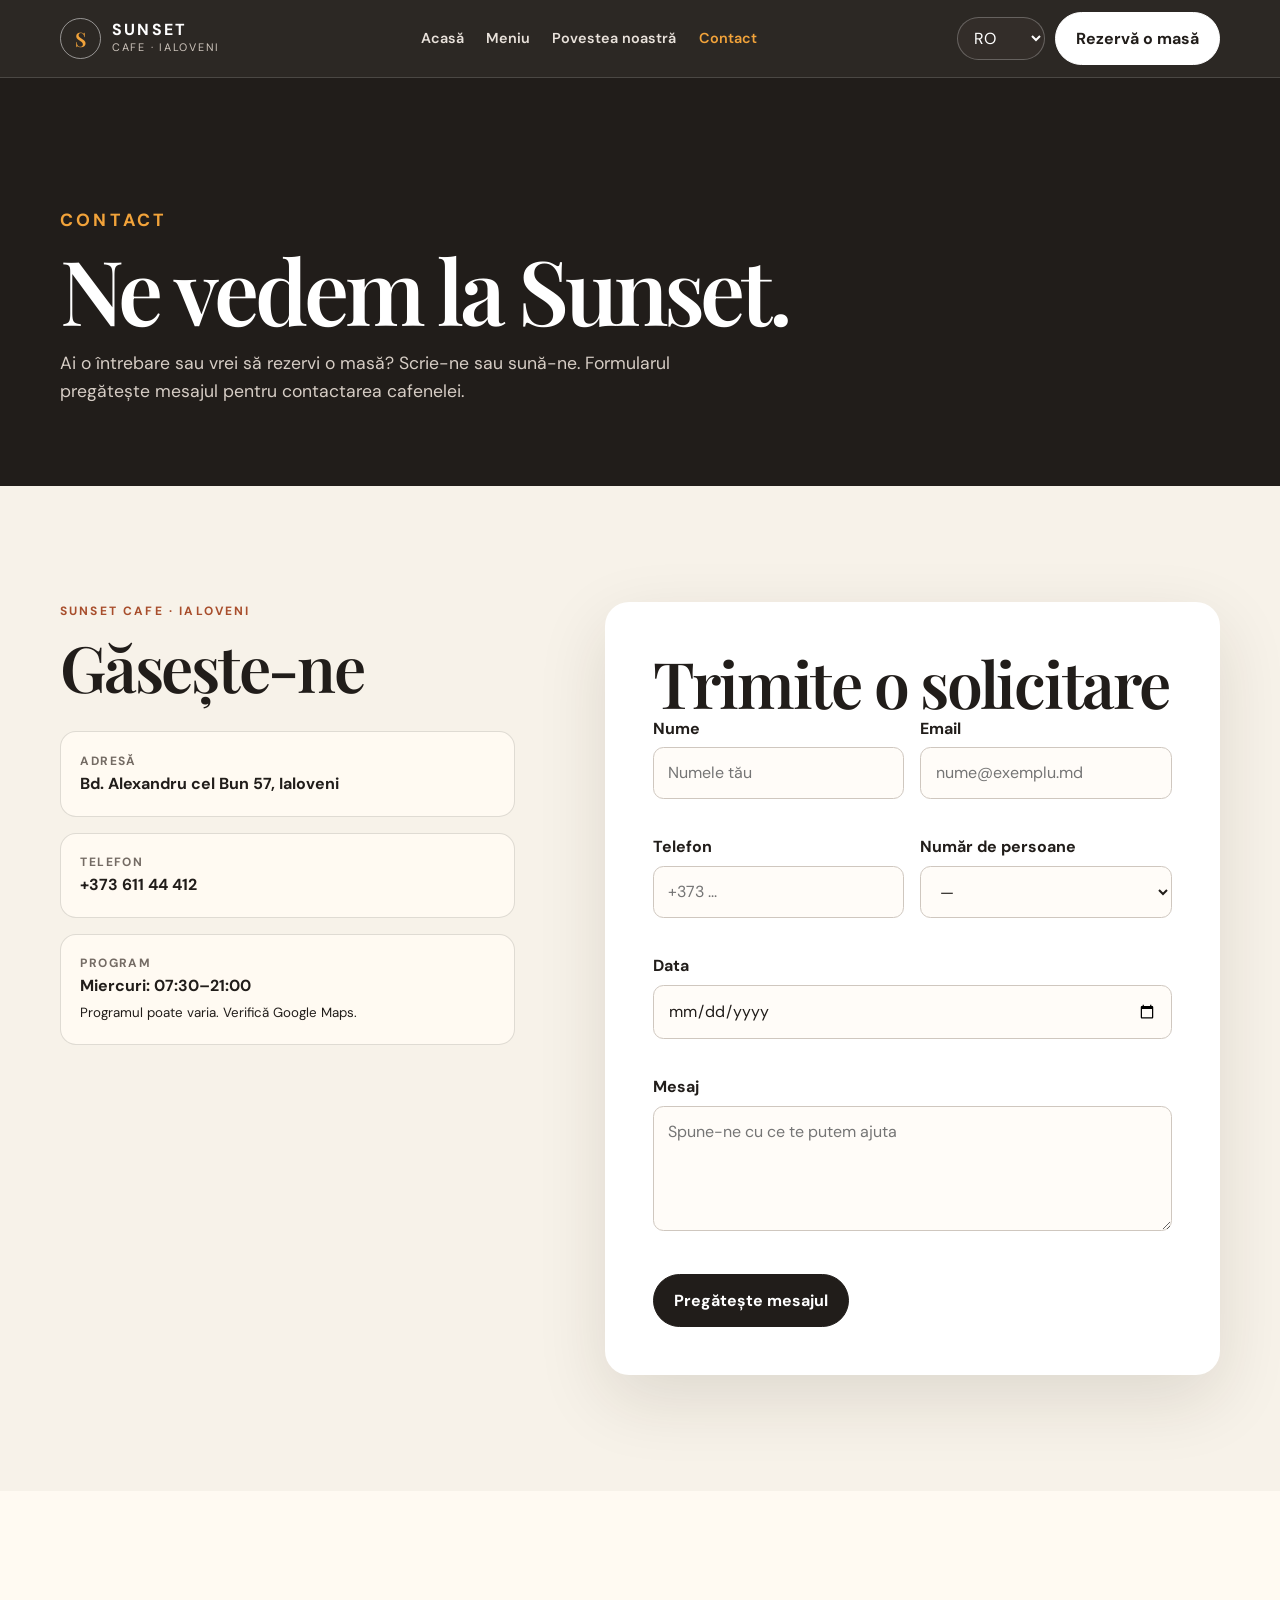
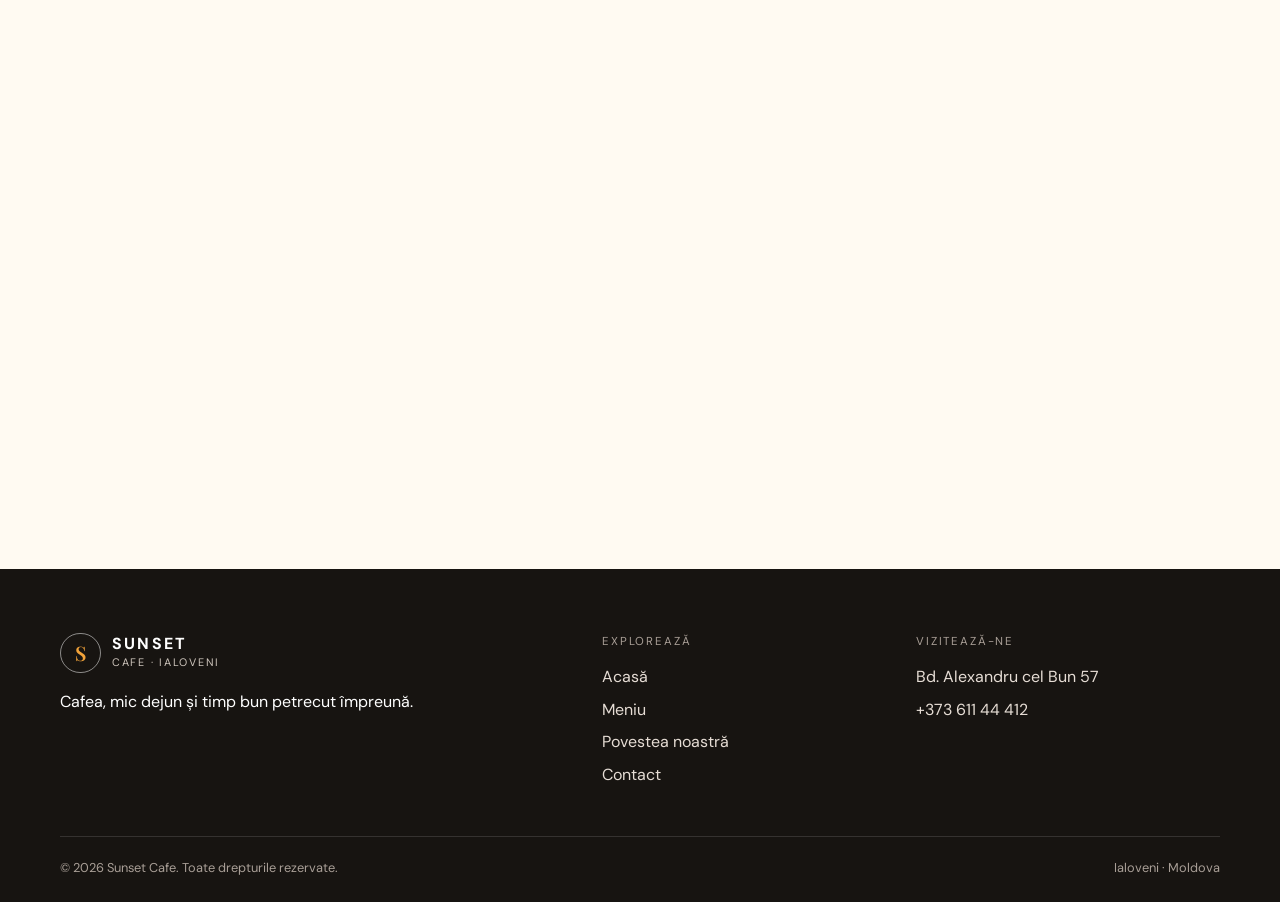
==== contact.html @ ba69e992 "build Sunset Cafe website" ====
<!doctype html>
<html lang="ro">
<head>
  <meta charset="utf-8">
  <meta name="viewport" content="width=device-width, initial-scale=1">
  <meta name="description" content="Contact Sunset Cafe Ialoveni: bd. Alexandru cel Bun 57, telefon +373 611 44 412. Trimite o solicitare de rezervare.">
  <meta name="theme-color" content="#211d1a">
  <title>Contact — Sunset Cafe Ialoveni</title>
  <link rel="icon" href="data:image/svg+xml,<svg xmlns=%22http://www.w3.org/2000/svg%22 viewBox=%220 0 100 100%22><circle cx=%2250%22 cy=%2250%22 r=%2248%22 fill=%22%23211d1a%22/><text x=%2250%22 y=%2267%22 text-anchor=%22middle%22 font-size=%2255%22 fill=%22%23f2a33a%22>S</text></svg>">
  <link rel="stylesheet" href="assets/css/styles.css">
</head>
<body>
  <a class="skip-link" href="#content" data-i18n="skip">Sari la conținut</a>
  <div data-site-header></div>
  <main id="content">
    <header class="page-hero">
      <div class="container">
        <p class="eyebrow" data-i18n="contact_tag">Contact</p>
        <h1 class="display" data-i18n="contact_title">Ne vedem la Sunset.</h1>
        <p data-i18n="contact_text">Ai o întrebare sau vrei să rezervi o masă? Scrie-ne sau sună-ne. Formularul pregătește mesajul pentru contactarea cafenelei.</p>
      </div>
    </header>

    <section class="section">
      <div class="container contact-grid">
        <div>
          <p class="eyebrow">Sunset Cafe · Ialoveni</p>
          <h2 class="section-title" data-i18n="find_us">Găsește-ne</h2>
          <div class="contact-list">
            <div class="contact-card"><span data-i18n="address">Adresă</span><a href="https://maps.app.goo.gl/7vemvwqDy1JJf23Y6" target="_blank" rel="noopener">Bd. Alexandru cel Bun 57, Ialoveni</a></div>
            <div class="contact-card"><span data-i18n="phone">Telefon</span><a href="tel:+37361144412">+373 611 44 412</a></div>
            <div class="contact-card"><span data-i18n="schedule">Program</span><strong data-i18n="current_schedule">Miercuri: 07:30–21:00</strong><br><small data-i18n="maps_check">Programul poate varia. Verifică Google Maps.</small></div>
          </div>
        </div>

        <div class="form-card" id="formular">
          <h2 class="section-title" data-i18n="form_title">Trimite o solicitare</h2>
          <form id="contact-form" novalidate>
            <div class="form-row">
              <div class="field"><label for="name" data-i18n="name">Nume</label><input id="name" name="name" autocomplete="name" required data-i18n-placeholder="name_ph" placeholder="Numele tău"><p class="field-error" aria-live="polite"></p></div>
              <div class="field"><label for="email" data-i18n="email">Email</label><input id="email" name="email" type="email" autocomplete="email" required data-i18n-placeholder="email_ph" placeholder="nume@exemplu.md"><p class="field-error" aria-live="polite"></p></div>
            </div>
            <div class="form-row">
              <div class="field"><label for="phone" data-i18n="form_phone">Telefon</label><input id="phone" name="phone" type="tel" autocomplete="tel" required data-i18n-placeholder="phone_ph" placeholder="+373 ..."><p class="field-error" aria-live="polite"></p></div>
              <div class="field"><label for="people" data-i18n="people">Număr de persoane</label><select id="people" name="people"><option value="">—</option><option>1–2</option><option>3–4</option><option>5–6</option><option>7+</option></select><p class="field-error"></p></div>
            </div>
            <div class="field"><label for="date" data-i18n="date">Data</label><input id="date" name="date" type="date"><p class="field-error"></p></div>
            <div class="field"><label for="message" data-i18n="message">Mesaj</label><textarea id="message" name="message" required data-i18n-placeholder="message_ph" placeholder="Spune-ne cu ce te putem ajuta"></textarea><p class="field-error" aria-live="polite"></p></div>
            <button class="button button-primary" type="submit" data-i18n="send">Pregătește mesajul</button>
            <p class="form-status" role="status" hidden></p>
          </form>
        </div>
      </div>
    </section>

    <section class="section soft-section">
      <div class="container">
        <iframe class="map-frame" title="Harta către Sunset Cafe, Ialoveni" loading="lazy" referrerpolicy="no-referrer-when-downgrade" src="https://www.google.com/maps?q=46.9447814,28.7764093&z=17&output=embed"></iframe>
      </div>
    </section>
  </main>
  <div data-site-footer></div>
  <script src="assets/js/components.js"></script>
  <script src="assets/js/site.js"></script>
</body>
</html>
---- assets/css/styles.css ----
@import url("https://fonts.googleapis.com/css2?family=DM+Sans:wght@400;500;600;700&family=Playfair+Display:ital,wght@0,600;0,700;1,500&display=swap");

:root {
  --ink: #211d1a;
  --paper: #f7f2e9;
  --cream: #fffaf2;
  --sun: #f2a33a;
  --rust: #a84e2c;
  --sage: #66745a;
  --line: rgba(33, 29, 26, 0.14);
  --shadow: 0 24px 70px rgba(45, 29, 18, 0.12);
  --radius: 1.5rem;
  --serif: "Playfair Display", Georgia, serif;
  --sans: "DM Sans", Arial, sans-serif;
}

* { box-sizing: border-box; }
html { scroll-behavior: smooth; }
body {
  margin: 0;
  color: var(--ink);
  background: var(--paper);
  font-family: var(--sans);
  line-height: 1.6;
}
body.nav-open { overflow: hidden; }
img { display: block; max-width: 100%; }
a { color: inherit; }
button, input, textarea, select { font: inherit; }
button, a { -webkit-tap-highlight-color: transparent; }
.sr-only {
  position: absolute;
  width: 1px;
  height: 1px;
  padding: 0;
  margin: -1px;
  overflow: hidden;
  clip: rect(0, 0, 0, 0);
  white-space: nowrap;
  border: 0;
}

.skip-link {
  position: fixed;
  z-index: 1000;
  top: .75rem;
  left: .75rem;
  padding: .7rem 1rem;
  transform: translateY(-160%);
  border-radius: .5rem;
  color: white;
  background: var(--ink);
}
.skip-link:focus { transform: translateY(0); }

.container { width: min(1160px, calc(100% - 2rem)); margin-inline: auto; }
.eyebrow {
  margin: 0 0 .8rem;
  color: var(--rust);
  font-size: .75rem;
  font-weight: 700;
  letter-spacing: .18em;
  text-transform: uppercase;
}
.display {
  max-width: 13ch;
  margin: 0;
  font: 600 clamp(2.65rem, 7vw, 6.4rem)/.94 var(--serif);
  letter-spacing: -.045em;
}
.section-title {
  margin: 0;
  font: 600 clamp(2rem, 5vw, 4rem)/1.03 var(--serif);
  letter-spacing: -.035em;
}
.section-lead { max-width: 42rem; color: #625b55; font-size: 1.05rem; }
.section { padding: clamp(4rem, 9vw, 8rem) 0; }
.soft-section { background: var(--cream); }
.button {
  display: inline-flex;
  align-items: center;
  justify-content: center;
  min-height: 3.25rem;
  padding: .8rem 1.25rem;
  border: 1px solid var(--ink);
  border-radius: 999px;
  font-weight: 700;
  text-decoration: none;
  transition: .2s ease;
  cursor: pointer;
}
.button:hover { transform: translateY(-2px); box-shadow: 0 8px 20px rgba(33,29,26,.15); }
.button-primary { color: white; background: var(--ink); }
.button-light { border-color: white; color: var(--ink); background: white; }
.button-ghost { border-color: var(--line); background: transparent; }
.button svg { width: 1.05rem; margin-left: .55rem; }

.site-header {
  position: sticky;
  z-index: 100;
  top: 0;
  border-bottom: 1px solid rgba(255,255,255,.15);
  color: white;
  background: #211d1af2;
  backdrop-filter: blur(14px);
}
.nav-wrap { display: flex; min-height: 4.8rem; align-items: center; justify-content: space-between; gap: 1rem; }
.brand { display: inline-flex; align-items: center; gap: .7rem; color: white; text-decoration: none; }
.brand-mark {
  display: grid;
  width: 2.55rem;
  height: 2.55rem;
  place-items: center;
  border: 1px solid rgba(255,255,255,.5);
  border-radius: 50%;
  color: var(--sun);
  font: 600 1.25rem var(--serif);
}
.brand-copy { line-height: 1.05; }
.brand-copy strong { display: block; letter-spacing: .14em; }
.brand-copy small { color: #cfc6bd; font-size: .68rem; letter-spacing: .16em; text-transform: uppercase; }
.main-nav { display: flex; align-items: center; gap: 1.4rem; }
.main-nav a { color: #e9e2db; font-size: .9rem; font-weight: 600; text-decoration: none; }
.main-nav a:hover, .main-nav a[aria-current="page"] { color: var(--sun); }
.nav-actions { display: flex; align-items: center; gap: .6rem; }
.lang-select {
  min-height: 2.7rem;
  padding: .4rem 2rem .4rem .75rem;
  border: 1px solid rgba(255,255,255,.25);
  border-radius: 999px;
  color: white;
  background: #332d29;
}
.menu-toggle {
  display: none;
  width: 2.8rem;
  height: 2.8rem;
  border: 1px solid rgba(255,255,255,.25);
  border-radius: 50%;
  color: white;
  background: transparent;
}

.hero {
  position: relative;
  display: grid;
  min-height: calc(100svh - 4.8rem);
  align-items: end;
  overflow: hidden;
  color: white;
  background: #2a1b14;
}
.hero::before {
  position: absolute;
  inset: 0;
  content: "";
  background:
    linear-gradient(90deg, rgba(20,13,9,.88) 0%, rgba(20,13,9,.47) 54%, rgba(20,13,9,.18) 100%),
    linear-gradient(0deg, rgba(20,13,9,.6), transparent 55%),
    url("../images/sunset-real-01.jpg") center 58% / cover no-repeat;
  transform: scale(1.015);
}
.hero::after {
  position: absolute;
  top: 12%;
  right: 8%;
  width: min(23vw, 260px);
  aspect-ratio: 1;
  border: 1px solid rgba(255,255,255,.25);
  border-radius: 50%;
  content: "";
}
.hero-content { position: relative; z-index: 1; padding: clamp(5rem, 10vw, 9rem) 0 clamp(3rem, 7vw, 5.5rem); }
.hero .eyebrow { color: #ffd08b; }
.hero-copy { max-width: 35rem; margin: 1.4rem 0 2rem; color: #ede4dc; font-size: clamp(1rem, 2vw, 1.2rem); }
.hero-actions { display: flex; flex-wrap: wrap; gap: .8rem; }
.hero-meta {
  display: flex;
  flex-wrap: wrap;
  gap: 1rem 2.5rem;
  margin-top: 3.5rem;
  padding-top: 1.2rem;
  border-top: 1px solid rgba(255,255,255,.25);
}
.hero-meta span { color: #cfc6bd; font-size: .78rem; text-transform: uppercase; letter-spacing: .12em; }
.hero-meta strong { display: block; color: white; font-size: 1rem; letter-spacing: 0; text-transform: none; }

.intro-grid { display: grid; grid-template-columns: .9fr 1.1fr; align-items: center; gap: clamp(2rem, 7vw, 7rem); }
.editorial-image { position: relative; }
.editorial-image img { width: 100%; min-height: 460px; border-radius: var(--radius); object-fit: cover; box-shadow: var(--shadow); }
.editorial-image::after {
  position: absolute;
  right: -1rem;
  bottom: -1rem;
  z-index: -1;
  width: 55%;
  height: 55%;
  border-radius: var(--radius);
  background: var(--sun);
  content: "";
}
.fact-row { display: grid; grid-template-columns: repeat(3, 1fr); gap: 1rem; margin-top: 2.2rem; }
.fact { padding-top: 1rem; border-top: 1px solid var(--line); }
.fact strong { display: block; font: 600 1.5rem var(--serif); }
.fact span { color: #6d655f; font-size: .82rem; }

.feature-head { display: flex; align-items: end; justify-content: space-between; gap: 2rem; margin-bottom: 2.5rem; }
.cards { display: grid; grid-template-columns: repeat(3, 1fr); gap: 1.2rem; }
.dish-card {
  overflow: hidden;
  border: 1px solid var(--line);
  border-radius: var(--radius);
  background: var(--paper);
  transition: transform .25s ease, box-shadow .25s ease;
}
.dish-card:hover { transform: translateY(-6px); box-shadow: var(--shadow); }
.dish-photo {
  width: 100%;
  height: 235px;
  background-color: #eae2d6;
  background-image: url("../images/sunset-menu-01.png");
  background-repeat: no-repeat;
  background-size: 794px 1123px;
}
.crop-chef { background-position: calc(50% + 102px) -275px; }
.crop-shak { background-position: calc(50% - 278px) -275px; }
.crop-english { background-position: calc(50% + 102px) -532px; }
.crop-deluxe { background-position: calc(50% - 278px) -532px; }
.crop-med { background-position: calc(50% + 102px) -785px; }
.crop-sunset { background-position: calc(50% - 278px) -785px; }
.dish-body { padding: 1.25rem; }
.dish-top { display: flex; align-items: start; justify-content: space-between; gap: 1rem; }
.dish-title { margin: 0; font: 600 1.35rem/1.1 var(--serif); }
.price { flex: none; color: var(--rust); font-weight: 700; }
.dish-description { min-height: 3.2em; margin-bottom: 0; color: #6b625c; font-size: .9rem; }

.visit-strip { color: white; background: var(--rust); }
.visit-grid { display: grid; grid-template-columns: 1.2fr .8fr; align-items: center; gap: 3rem; }
.visit-strip .section-title { max-width: 13ch; }
.visit-details { display: grid; gap: 1rem; }
.visit-item { display: grid; grid-template-columns: 2rem 1fr; gap: .8rem; }
.visit-item svg { width: 1.35rem; margin-top: .15rem; }
.visit-item p { margin: 0; }
.visit-item small { color: #f4cfc0; }

.page-hero { padding: clamp(5rem, 10vw, 9rem) 0 4rem; color: white; background: var(--ink); }
.page-hero .eyebrow { color: var(--sun); }
.page-hero p { max-width: 43rem; color: #d6cdc5; font-size: 1.1rem; }
.page-hero .display { max-width: 16ch; }

.menu-note {
  display: grid;
  grid-template-columns: 1fr .85fr;
  overflow: hidden;
  border-radius: var(--radius);
  background: var(--ink);
  color: white;
}
.menu-note-content { padding: clamp(2rem, 6vw, 5rem); }
.menu-note-content p { color: #cfc6bd; }
.menu-note img { width: 100%; height: 100%; max-height: 720px; object-fit: cover; object-position: top; }
.menu-grid { display: grid; grid-template-columns: repeat(2, 1fr); gap: 1.2rem; }
.menu-grid .dish-card { display: grid; grid-template-columns: 210px 1fr; }
.menu-grid .dish-photo { height: 100%; min-height: 235px; }

.story-grid { display: grid; grid-template-columns: 1fr 1fr; align-items: center; gap: clamp(2rem, 8vw, 7rem); }
.story-grid img { width: 100%; max-height: 650px; border-radius: var(--radius); object-fit: cover; box-shadow: var(--shadow); }
.quote {
  margin: 2rem 0 0;
  padding: 1.5rem 0 0 1.5rem;
  border-top: 1px solid var(--line);
  border-left: 4px solid var(--sun);
  font: italic 500 1.35rem/1.45 var(--serif);
}
.values { display: grid; grid-template-columns: repeat(3, 1fr); gap: 1rem; margin-top: 2.5rem; }
.value-card { padding: 1.5rem; border: 1px solid var(--line); border-radius: 1rem; background: var(--cream); }
.value-card span { color: var(--rust); font: 600 2rem var(--serif); }
.value-card h3 { margin: .5rem 0; }
.value-card p { margin: 0; color: #6b625c; font-size: .92rem; }

.contact-grid { display: grid; grid-template-columns: .85fr 1.15fr; gap: clamp(2rem, 7vw, 6rem); }
.contact-list { display: grid; gap: 1rem; margin-top: 2rem; }
.contact-card { padding: 1.2rem; border: 1px solid var(--line); border-radius: 1rem; background: var(--cream); }
.contact-card span { display: block; color: #746b64; font-size: .75rem; font-weight: 700; letter-spacing: .12em; text-transform: uppercase; }
.contact-card a { font-weight: 700; text-decoration: none; }
.form-card { padding: clamp(1.5rem, 5vw, 3rem); border-radius: var(--radius); background: white; box-shadow: var(--shadow); }
.form-row { display: grid; grid-template-columns: 1fr 1fr; gap: 1rem; }
.field { margin-bottom: 1rem; }
.field label { display: block; margin-bottom: .4rem; font-weight: 700; }
.field input, .field select, .field textarea {
  width: 100%;
  min-height: 3.2rem;
  padding: .75rem .9rem;
  border: 1px solid #cfc7bf;
  border-radius: .65rem;
  color: var(--ink);
  background: #fffcf8;
}
.field textarea { min-height: 125px; resize: vertical; }
.field input:focus, .field select:focus, .field textarea:focus { outline: 3px solid rgba(242,163,58,.35); border-color: var(--rust); }
.field-error { min-height: 1.2em; margin: .25rem 0 0; color: #a62d20; font-size: .8rem; }
.form-status { margin: 1rem 0 0; padding: .9rem; border-radius: .6rem; background: #e8f0e4; }
.map-frame { width: 100%; height: 440px; border: 0; border-radius: var(--radius); filter: saturate(.75) contrast(.95); }

.site-footer { padding: 4rem 0 1.5rem; color: white; background: #171411; }
.footer-grid { display: grid; grid-template-columns: 1.3fr .7fr .8fr; gap: 3rem; }
.footer-title { margin: 0 0 .8rem; color: #a99f97; font-size: .72rem; letter-spacing: .16em; text-transform: uppercase; }
.footer-links { display: grid; gap: .45rem; }
.footer-links a { color: #e6ddd5; text-decoration: none; }
.footer-bottom { display: flex; justify-content: space-between; gap: 1rem; margin-top: 3rem; padding-top: 1.3rem; border-top: 1px solid rgba(255,255,255,.13); color: #a99f97; font-size: .8rem; }

@media (max-width: 900px) {
  .menu-toggle { display: grid; place-items: center; }
  .main-nav {
    position: fixed;
    inset: 4.8rem 0 auto;
    display: none;
    align-items: stretch;
    padding: 1.5rem 1rem 2rem;
    background: var(--ink);
    box-shadow: 0 25px 50px rgba(0,0,0,.25);
  }
  .main-nav.open { display: grid; }
  .main-nav a { padding: .7rem; font-size: 1.1rem; }
  .nav-actions .button { display: none; }
  .intro-grid, .story-grid, .contact-grid, .menu-note, .visit-grid { grid-template-columns: 1fr; }
  .cards { grid-template-columns: repeat(2, 1fr); }
  .menu-grid { grid-template-columns: 1fr; }
  .menu-note img { max-height: 620px; object-fit: contain; background: #ebe3d7; }
  .footer-grid { grid-template-columns: 1fr 1fr; }
}

@media (max-width: 620px) {
  .container { width: min(100% - 1.25rem, 1160px); }
  .brand-copy small { display: none; }
  .hero::before { background-position: 58% center; }
  .hero::after { display: none; }
  .hero-meta { gap: 1rem; }
  .hero-meta > div { width: calc(50% - .5rem); }
  .fact-row, .cards, .values, .footer-grid { grid-template-columns: 1fr; }
  .feature-head { display: block; }
  .feature-head .button { margin-top: 1rem; }
  .menu-grid .dish-card { grid-template-columns: 1fr; }
  .menu-grid .dish-photo { min-height: 235px; }
  .form-row { grid-template-columns: 1fr; gap: 0; }
  .footer-bottom { display: block; }
}

@media (prefers-reduced-motion: reduce) {
  html { scroll-behavior: auto; }
  *, *::before, *::after { transition: none !important; animation: none !important; }
}
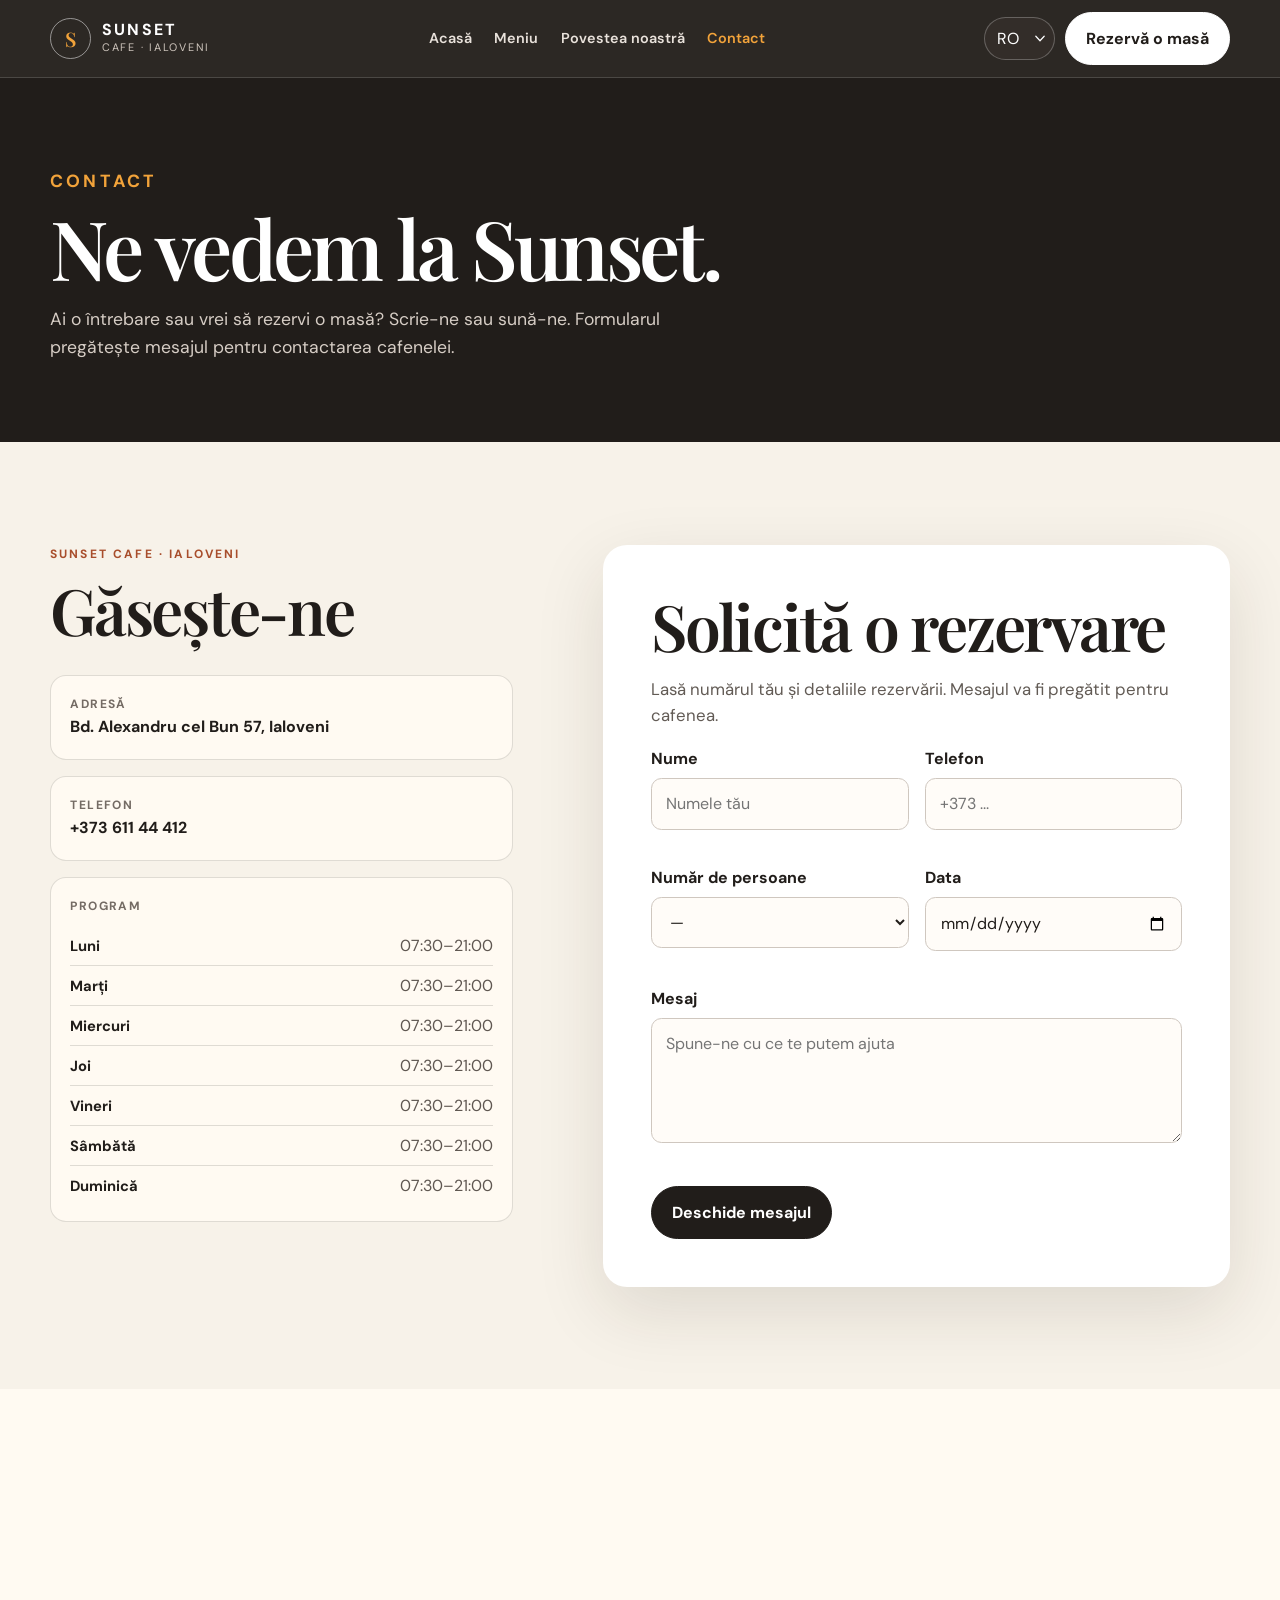
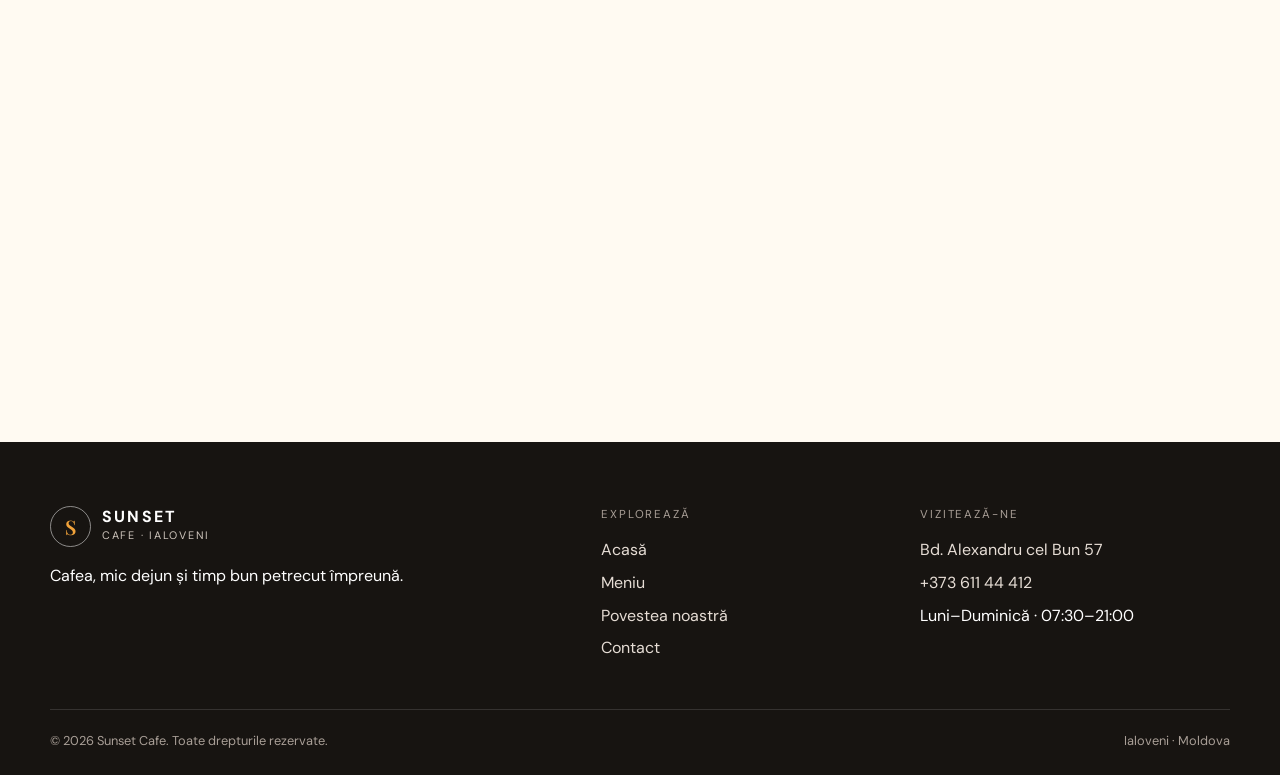
==== commit 2cb5233d: "refine responsive design and content" ====
--- a/contact.html
+++ b/contact.html
@@ -3,11 +3,16 @@
 <head>
   <meta charset="utf-8">
   <meta name="viewport" content="width=device-width, initial-scale=1">
+  <meta name="robots" content="index, follow, max-image-preview:large">
+  <meta name="color-scheme" content="light only">
   <meta name="description" content="Contact Sunset Cafe Ialoveni: bd. Alexandru cel Bun 57, telefon +373 611 44 412. Trimite o solicitare de rezervare.">
   <meta name="theme-color" content="#211d1a">
   <title>Contact — Sunset Cafe Ialoveni</title>
   <link rel="icon" href="data:image/svg+xml,<svg xmlns=%22http://www.w3.org/2000/svg%22 viewBox=%220 0 100 100%22><circle cx=%2250%22 cy=%2250%22 r=%2248%22 fill=%22%23211d1a%22/><text x=%2250%22 y=%2267%22 text-anchor=%22middle%22 font-size=%2255%22 fill=%22%23f2a33a%22>S</text></svg>">
-  <link rel="stylesheet" href="assets/css/styles.css">
+  <link rel="preconnect" href="https://fonts.googleapis.com">
+  <link rel="preconnect" href="https://fonts.gstatic.com" crossorigin>
+  <link href="https://fonts.googleapis.com/css2?family=DM+Sans:wght@400;500;600;700&family=Playfair+Display:ital,wght@0,600;0,700;1,500&display=swap" rel="stylesheet">
+  <link rel="stylesheet" href="assets/css/styles.css?v=4">
 </head>
 <body>
   <a class="skip-link" href="#content" data-i18n="skip">Sari la conținut</a>
@@ -29,22 +34,33 @@
           <div class="contact-list">
             <div class="contact-card"><span data-i18n="address">Adresă</span><a href="https://maps.app.goo.gl/7vemvwqDy1JJf23Y6" target="_blank" rel="noopener">Bd. Alexandru cel Bun 57, Ialoveni</a></div>
             <div class="contact-card"><span data-i18n="phone">Telefon</span><a href="tel:+37361144412">+373 611 44 412</a></div>
-            <div class="contact-card"><span data-i18n="schedule">Program</span><strong data-i18n="current_schedule">Miercuri: 07:30–21:00</strong><br><small data-i18n="maps_check">Programul poate varia. Verifică Google Maps.</small></div>
+            <div class="contact-card hours-card">
+              <span data-i18n="schedule">Program</span>
+              <ul class="hours-list">
+                <li><strong data-i18n="day_mon">Luni</strong><time>07:30–21:00</time></li>
+                <li><strong data-i18n="day_tue">Marți</strong><time>07:30–21:00</time></li>
+                <li><strong data-i18n="day_wed">Miercuri</strong><time>07:30–21:00</time></li>
+                <li><strong data-i18n="day_thu">Joi</strong><time>07:30–21:00</time></li>
+                <li><strong data-i18n="day_fri">Vineri</strong><time>07:30–21:00</time></li>
+                <li><strong data-i18n="day_sat">Sâmbătă</strong><time>07:30–21:00</time></li>
+                <li><strong data-i18n="day_sun">Duminică</strong><time>07:30–21:00</time></li>
+              </ul>
+            </div>
           </div>
         </div>
 
         <div class="form-card" id="formular">
           <h2 class="section-title" data-i18n="form_title">Trimite o solicitare</h2>
+          <p class="section-lead" data-i18n="form_intro">Lasă numărul tău și detaliile rezervării. Mesajul va fi pregătit pentru cafenea.</p>
           <form id="contact-form" novalidate>
             <div class="form-row">
               <div class="field"><label for="name" data-i18n="name">Nume</label><input id="name" name="name" autocomplete="name" required data-i18n-placeholder="name_ph" placeholder="Numele tău"><p class="field-error" aria-live="polite"></p></div>
-              <div class="field"><label for="email" data-i18n="email">Email</label><input id="email" name="email" type="email" autocomplete="email" required data-i18n-placeholder="email_ph" placeholder="nume@exemplu.md"><p class="field-error" aria-live="polite"></p></div>
+              <div class="field"><label for="phone" data-i18n="form_phone">Telefon</label><input id="phone" name="phone" type="tel" autocomplete="tel" required data-i18n-placeholder="phone_ph" placeholder="+373 ..."><p class="field-error" aria-live="polite"></p></div>
             </div>
             <div class="form-row">
-              <div class="field"><label for="phone" data-i18n="form_phone">Telefon</label><input id="phone" name="phone" type="tel" autocomplete="tel" required data-i18n-placeholder="phone_ph" placeholder="+373 ..."><p class="field-error" aria-live="polite"></p></div>
               <div class="field"><label for="people" data-i18n="people">Număr de persoane</label><select id="people" name="people"><option value="">—</option><option>1–2</option><option>3–4</option><option>5–6</option><option>7+</option></select><p class="field-error"></p></div>
+              <div class="field"><label for="date" data-i18n="date">Data</label><input id="date" name="date" type="date"><p class="field-error"></p></div>
             </div>
-            <div class="field"><label for="date" data-i18n="date">Data</label><input id="date" name="date" type="date"><p class="field-error"></p></div>
             <div class="field"><label for="message" data-i18n="message">Mesaj</label><textarea id="message" name="message" required data-i18n-placeholder="message_ph" placeholder="Spune-ne cu ce te putem ajuta"></textarea><p class="field-error" aria-live="polite"></p></div>
             <button class="button button-primary" type="submit" data-i18n="send">Pregătește mesajul</button>
             <p class="form-status" role="status" hidden></p>
@@ -60,7 +76,7 @@
     </section>
   </main>
   <div data-site-footer></div>
-  <script src="assets/js/components.js"></script>
-  <script src="assets/js/site.js"></script>
+  <script src="assets/js/components.js?v=4"></script>
+  <script src="assets/js/site.js?v=4"></script>
 </body>
 </html>
--- a/assets/css/styles.css
+++ b/assets/css/styles.css
@@ -1,5 +1,3 @@
-@import url("https://fonts.googleapis.com/css2?family=DM+Sans:wght@400;500;600;700&family=Playfair+Display:ital,wght@0,600;0,700;1,500&display=swap");
-
 :root {
   --ink: #211d1a;
   --paper: #f7f2e9;
@@ -18,6 +16,7 @@
 html { scroll-behavior: smooth; }
 body {
   margin: 0;
+  overflow-x: clip;
   color: var(--ink);
   background: var(--paper);
   font-family: var(--sans);
@@ -53,7 +52,7 @@
 }
 .skip-link:focus { transform: translateY(0); }
 
-.container { width: min(1160px, calc(100% - 2rem)); margin-inline: auto; }
+.container { width: min(1180px, calc(100% - 2.5rem)); margin-inline: auto; }
 .eyebrow {
   margin: 0 0 .8rem;
   color: var(--rust);
@@ -63,9 +62,9 @@
   text-transform: uppercase;
 }
 .display {
-  max-width: 13ch;
+  max-width: 12ch;
   margin: 0;
-  font: 600 clamp(2.65rem, 7vw, 6.4rem)/.94 var(--serif);
+  font: 600 clamp(2.7rem, 6.4vw, 5.8rem)/.96 var(--serif);
   letter-spacing: -.045em;
 }
 .section-title {
@@ -74,7 +73,7 @@
   letter-spacing: -.035em;
 }
 .section-lead { max-width: 42rem; color: #625b55; font-size: 1.05rem; }
-.section { padding: clamp(4rem, 9vw, 8rem) 0; }
+.section { padding: clamp(4rem, 8vw, 7rem) 0; }
 .soft-section { background: var(--cream); }
 .button {
   display: inline-flex;
@@ -124,12 +123,19 @@
 .main-nav a:hover, .main-nav a[aria-current="page"] { color: var(--sun); }
 .nav-actions { display: flex; align-items: center; gap: .6rem; }
 .lang-select {
+  width: 4.45rem;
   min-height: 2.7rem;
-  padding: .4rem 2rem .4rem .75rem;
+  padding: .4rem 1.45rem .4rem .72rem;
+  appearance: none;
   border: 1px solid rgba(255,255,255,.25);
   border-radius: 999px;
   color: white;
-  background: #332d29;
+  background-color: #332d29;
+  background-image: url("data:image/svg+xml,%3Csvg xmlns='http://www.w3.org/2000/svg' width='12' height='8' viewBox='0 0 12 8'%3E%3Cpath d='m1 1.5 5 5 5-5' fill='none' stroke='%23fff' stroke-width='1.5' stroke-linecap='round' stroke-linejoin='round'/%3E%3C/svg%3E");
+  background-repeat: no-repeat;
+  background-position: right .58rem center;
+  background-size: .62rem auto;
+  cursor: pointer;
 }
 .menu-toggle {
   display: none;
@@ -144,7 +150,7 @@
 .hero {
   position: relative;
   display: grid;
-  min-height: calc(100svh - 4.8rem);
+  min-height: clamp(620px, calc(100svh - 4.8rem), 760px);
   align-items: end;
   overflow: hidden;
   color: white;
@@ -155,10 +161,9 @@
   inset: 0;
   content: "";
   background:
-    linear-gradient(90deg, rgba(20,13,9,.88) 0%, rgba(20,13,9,.47) 54%, rgba(20,13,9,.18) 100%),
-    linear-gradient(0deg, rgba(20,13,9,.6), transparent 55%),
-    url("../images/sunset-real-01.jpg") center 58% / cover no-repeat;
-  transform: scale(1.015);
+    linear-gradient(90deg, rgba(20,13,9,.9) 0%, rgba(20,13,9,.72) 42%, rgba(20,13,9,.22) 78%),
+    linear-gradient(0deg, rgba(20,13,9,.52), transparent 58%),
+    url("../images/sunset-editorial-coffee.png") center center / cover no-repeat;
 }
 .hero::after {
   position: absolute;
@@ -170,7 +175,7 @@
   border-radius: 50%;
   content: "";
 }
-.hero-content { position: relative; z-index: 1; padding: clamp(5rem, 10vw, 9rem) 0 clamp(3rem, 7vw, 5.5rem); }
+.hero-content { position: relative; z-index: 1; padding: clamp(4.5rem, 8vw, 7rem) 0 clamp(2.8rem, 6vw, 4.5rem); }
 .hero .eyebrow { color: #ffd08b; }
 .hero-copy { max-width: 35rem; margin: 1.4rem 0 2rem; color: #ede4dc; font-size: clamp(1rem, 2vw, 1.2rem); }
 .hero-actions { display: flex; flex-wrap: wrap; gap: .8rem; }
@@ -185,9 +190,16 @@
 .hero-meta span { color: #cfc6bd; font-size: .78rem; text-transform: uppercase; letter-spacing: .12em; }
 .hero-meta strong { display: block; color: white; font-size: 1rem; letter-spacing: 0; text-transform: none; }
 
-.intro-grid { display: grid; grid-template-columns: .9fr 1.1fr; align-items: center; gap: clamp(2rem, 7vw, 7rem); }
+.intro-grid { display: grid; grid-template-columns: minmax(0, .9fr) minmax(0, 1.1fr); align-items: center; gap: clamp(2.5rem, 7vw, 6.5rem); }
 .editorial-image { position: relative; }
-.editorial-image img { width: 100%; min-height: 460px; border-radius: var(--radius); object-fit: cover; box-shadow: var(--shadow); }
+.editorial-image img {
+  width: 100%;
+  height: clamp(450px, 49vw, 610px);
+  border-radius: var(--radius);
+  object-fit: cover;
+  object-position: center;
+  box-shadow: var(--shadow);
+}
 .editorial-image::after {
   position: absolute;
   right: -1rem;
@@ -207,6 +219,9 @@
 .feature-head { display: flex; align-items: end; justify-content: space-between; gap: 2rem; margin-bottom: 2.5rem; }
 .cards { display: grid; grid-template-columns: repeat(3, 1fr); gap: 1.2rem; }
 .dish-card {
+  display: flex;
+  min-width: 0;
+  flex-direction: column;
   overflow: hidden;
   border: 1px solid var(--line);
   border-radius: var(--radius);
@@ -215,24 +230,29 @@
 }
 .dish-card:hover { transform: translateY(-6px); box-shadow: var(--shadow); }
 .dish-photo {
-  width: 100%;
-  height: 235px;
+  width: 190px;
+  height: 190px;
+  flex: none;
+  margin: 1.5rem auto .25rem;
+  border: 1px solid rgba(33, 29, 26, .08);
+  border-radius: 50%;
   background-color: #eae2d6;
   background-image: url("../images/sunset-menu-01.png");
   background-repeat: no-repeat;
   background-size: 794px 1123px;
-}
-.crop-chef { background-position: calc(50% + 102px) -275px; }
-.crop-shak { background-position: calc(50% - 278px) -275px; }
-.crop-english { background-position: calc(50% + 102px) -532px; }
-.crop-deluxe { background-position: calc(50% - 278px) -532px; }
-.crop-med { background-position: calc(50% + 102px) -785px; }
-.crop-sunset { background-position: calc(50% - 278px) -785px; }
-.dish-body { padding: 1.25rem; }
+  box-shadow: 0 12px 30px rgba(45, 29, 18, .1);
+}
+.crop-chef { background-position: -200px -296px; }
+.crop-shak { background-position: -580px -296px; }
+.crop-english { background-position: -200px -554px; }
+.crop-deluxe { background-position: -580px -554px; }
+.crop-med { background-position: -200px -806px; }
+.crop-sunset { background-position: -580px -806px; }
+.dish-body { display: flex; flex: 1; flex-direction: column; padding: 1.25rem 1.4rem 1.5rem; }
 .dish-top { display: flex; align-items: start; justify-content: space-between; gap: 1rem; }
 .dish-title { margin: 0; font: 600 1.35rem/1.1 var(--serif); }
 .price { flex: none; color: var(--rust); font-weight: 700; }
-.dish-description { min-height: 3.2em; margin-bottom: 0; color: #6b625c; font-size: .9rem; }
+.dish-description { margin-bottom: 0; color: #6b625c; font-size: .9rem; }
 
 .visit-strip { color: white; background: var(--rust); }
 .visit-grid { display: grid; grid-template-columns: 1.2fr .8fr; align-items: center; gap: 3rem; }
@@ -243,7 +263,37 @@
 .visit-item p { margin: 0; }
 .visit-item small { color: #f4cfc0; }
 
-.page-hero { padding: clamp(5rem, 10vw, 9rem) 0 4rem; color: white; background: var(--ink); }
+.manifesto-cafe {
+  position: relative;
+  overflow: hidden;
+  padding: clamp(5rem, 10vw, 9rem) 0;
+  color: white;
+  background: var(--ink);
+}
+.manifesto-cafe::before {
+  position: absolute;
+  top: 50%;
+  left: 50%;
+  color: rgba(255, 255, 255, .035);
+  content: "SUNSET";
+  font: 700 clamp(8rem, 25vw, 22rem)/1 var(--serif);
+  letter-spacing: -.06em;
+  transform: translate(-50%, -50%);
+  white-space: nowrap;
+}
+.manifesto-inner {
+  position: relative;
+  z-index: 1;
+  display: grid;
+  grid-template-columns: .65fr 1.35fr;
+  align-items: end;
+  gap: clamp(2rem, 7vw, 7rem);
+}
+.manifesto-cafe .eyebrow { color: var(--sun); }
+.manifesto-cafe .section-title { max-width: 15ch; }
+.manifesto-copy { max-width: 34rem; margin: 0 0 1.6rem; color: #cfc6bd; }
+
+.page-hero { padding: clamp(4rem, 7vw, 6.25rem) 0 clamp(3.2rem, 5vw, 4.5rem); color: white; background: var(--ink); }
 .page-hero .eyebrow { color: var(--sun); }
 .page-hero p { max-width: 43rem; color: #d6cdc5; font-size: 1.1rem; }
 .page-hero .display { max-width: 16ch; }
@@ -259,12 +309,18 @@
 .menu-note-content { padding: clamp(2rem, 6vw, 5rem); }
 .menu-note-content p { color: #cfc6bd; }
 .menu-note img { width: 100%; height: 100%; max-height: 720px; object-fit: cover; object-position: top; }
-.menu-grid { display: grid; grid-template-columns: repeat(2, 1fr); gap: 1.2rem; }
-.menu-grid .dish-card { display: grid; grid-template-columns: 210px 1fr; }
-.menu-grid .dish-photo { height: 100%; min-height: 235px; }
+.menu-grid { display: grid; grid-template-columns: repeat(3, minmax(0, 1fr)); gap: 1.2rem; }
+.menu-grid .dish-card { display: flex; }
 
 .story-grid { display: grid; grid-template-columns: 1fr 1fr; align-items: center; gap: clamp(2rem, 8vw, 7rem); }
-.story-grid img { width: 100%; max-height: 650px; border-radius: var(--radius); object-fit: cover; box-shadow: var(--shadow); }
+.story-grid img {
+  width: 100%;
+  height: min(650px, 66vw);
+  border-radius: var(--radius);
+  object-fit: cover;
+  object-position: center 55%;
+  box-shadow: var(--shadow);
+}
 .quote {
   margin: 2rem 0 0;
   padding: 1.5rem 0 0 1.5rem;
@@ -283,6 +339,21 @@
 .contact-card { padding: 1.2rem; border: 1px solid var(--line); border-radius: 1rem; background: var(--cream); }
 .contact-card span { display: block; color: #746b64; font-size: .75rem; font-weight: 700; letter-spacing: .12em; text-transform: uppercase; }
 .contact-card a { font-weight: 700; text-decoration: none; }
+.hours-card { padding: 0; overflow: hidden; }
+.hours-card > span { padding: 1.2rem 1.2rem .6rem; }
+.hours-list { margin: 0; padding: 0 1.2rem 1rem; list-style: none; }
+.hours-list li {
+  display: flex;
+  align-items: baseline;
+  justify-content: space-between;
+  gap: 1rem;
+  padding: .42rem 0;
+  border-bottom: 1px solid var(--line);
+}
+.hours-list li:last-child { border-bottom: 0; }
+.hours-list strong { font-size: .92rem; }
+.hours-list time { color: #5f5751; font-variant-numeric: tabular-nums; }
+.hours-note { display: block; margin-top: .65rem; color: #786f68; font-size: .78rem; line-height: 1.45; }
 .form-card { padding: clamp(1.5rem, 5vw, 3rem); border-radius: var(--radius); background: white; box-shadow: var(--shadow); }
 .form-row { display: grid; grid-template-columns: 1fr 1fr; gap: 1rem; }
 .field { margin-bottom: 1rem; }
@@ -323,27 +394,60 @@
   .main-nav.open { display: grid; }
   .main-nav a { padding: .7rem; font-size: 1.1rem; }
   .nav-actions .button { display: none; }
-  .intro-grid, .story-grid, .contact-grid, .menu-note, .visit-grid { grid-template-columns: 1fr; }
-  .cards { grid-template-columns: repeat(2, 1fr); }
-  .menu-grid { grid-template-columns: 1fr; }
+  .intro-grid, .story-grid, .contact-grid, .menu-note, .visit-grid, .manifesto-inner { grid-template-columns: 1fr; }
+  .cards, .menu-grid { grid-template-columns: repeat(2, minmax(0, 1fr)); }
   .menu-note img { max-height: 620px; object-fit: contain; background: #ebe3d7; }
   .footer-grid { grid-template-columns: 1fr 1fr; }
 }
 
 @media (max-width: 620px) {
-  .container { width: min(100% - 1.25rem, 1160px); }
+  .container { width: min(100% - 1.5rem, 1180px); }
+  .nav-wrap { min-height: 4.45rem; gap: .55rem; }
+  .brand { gap: .55rem; }
+  .brand-mark { width: 2.35rem; height: 2.35rem; }
+  .brand-copy strong { font-size: .9rem; }
   .brand-copy small { display: none; }
-  .hero::before { background-position: 58% center; }
+  .lang-select { width: 4.15rem; min-height: 2.55rem; padding-left: .62rem; background-position: right .52rem center; }
+  .menu-toggle { width: 2.55rem; height: 2.55rem; }
+  .main-nav { inset: 4.45rem 0 auto; }
+  .hero { min-height: 630px; }
+  .hero::before {
+    background:
+      linear-gradient(90deg, rgba(20,13,9,.88) 0%, rgba(20,13,9,.61) 62%, rgba(20,13,9,.3) 100%),
+      linear-gradient(0deg, rgba(20,13,9,.68), transparent 60%),
+      url("../images/sunset-editorial-coffee.png") 63% center / cover no-repeat;
+  }
   .hero::after { display: none; }
+  .hero-content { padding: 4rem 0 2.4rem; }
+  .hero-copy { margin: 1.1rem 0 1.5rem; }
   .hero-meta { gap: 1rem; }
   .hero-meta > div { width: calc(50% - .5rem); }
-  .fact-row, .cards, .values, .footer-grid { grid-template-columns: 1fr; }
+  .intro-grid { gap: 2.25rem; }
+  .editorial-image { width: min(100%, 390px); margin-inline: auto; }
+  .editorial-image img {
+    height: auto;
+    aspect-ratio: 4 / 5;
+    object-position: center 52%;
+  }
+  .editorial-image::after { right: -.55rem; bottom: -.55rem; }
+  .story-grid img { height: auto; aspect-ratio: 4 / 5; }
+  .fact-row, .cards, .menu-grid, .values, .footer-grid { grid-template-columns: 1fr; }
   .feature-head { display: block; }
   .feature-head .button { margin-top: 1rem; }
-  .menu-grid .dish-card { grid-template-columns: 1fr; }
-  .menu-grid .dish-photo { min-height: 235px; }
+  .dish-card { text-align: left; }
+  .dish-photo { width: 184px; height: 184px; }
+  .crop-chef { background-position: -203px -299px; }
+  .crop-shak { background-position: -583px -299px; }
+  .crop-english { background-position: -203px -557px; }
+  .crop-deluxe { background-position: -583px -557px; }
+  .crop-med { background-position: -203px -809px; }
+  .crop-sunset { background-position: -583px -809px; }
   .form-row { grid-template-columns: 1fr; gap: 0; }
   .footer-bottom { display: block; }
+  .page-hero { padding: 3.6rem 0 3rem; }
+  .page-hero p { font-size: 1rem; }
+  .map-frame { height: 360px; }
+  .manifesto-cafe { padding: 5rem 0; }
 }
 
 @media (prefers-reduced-motion: reduce) {
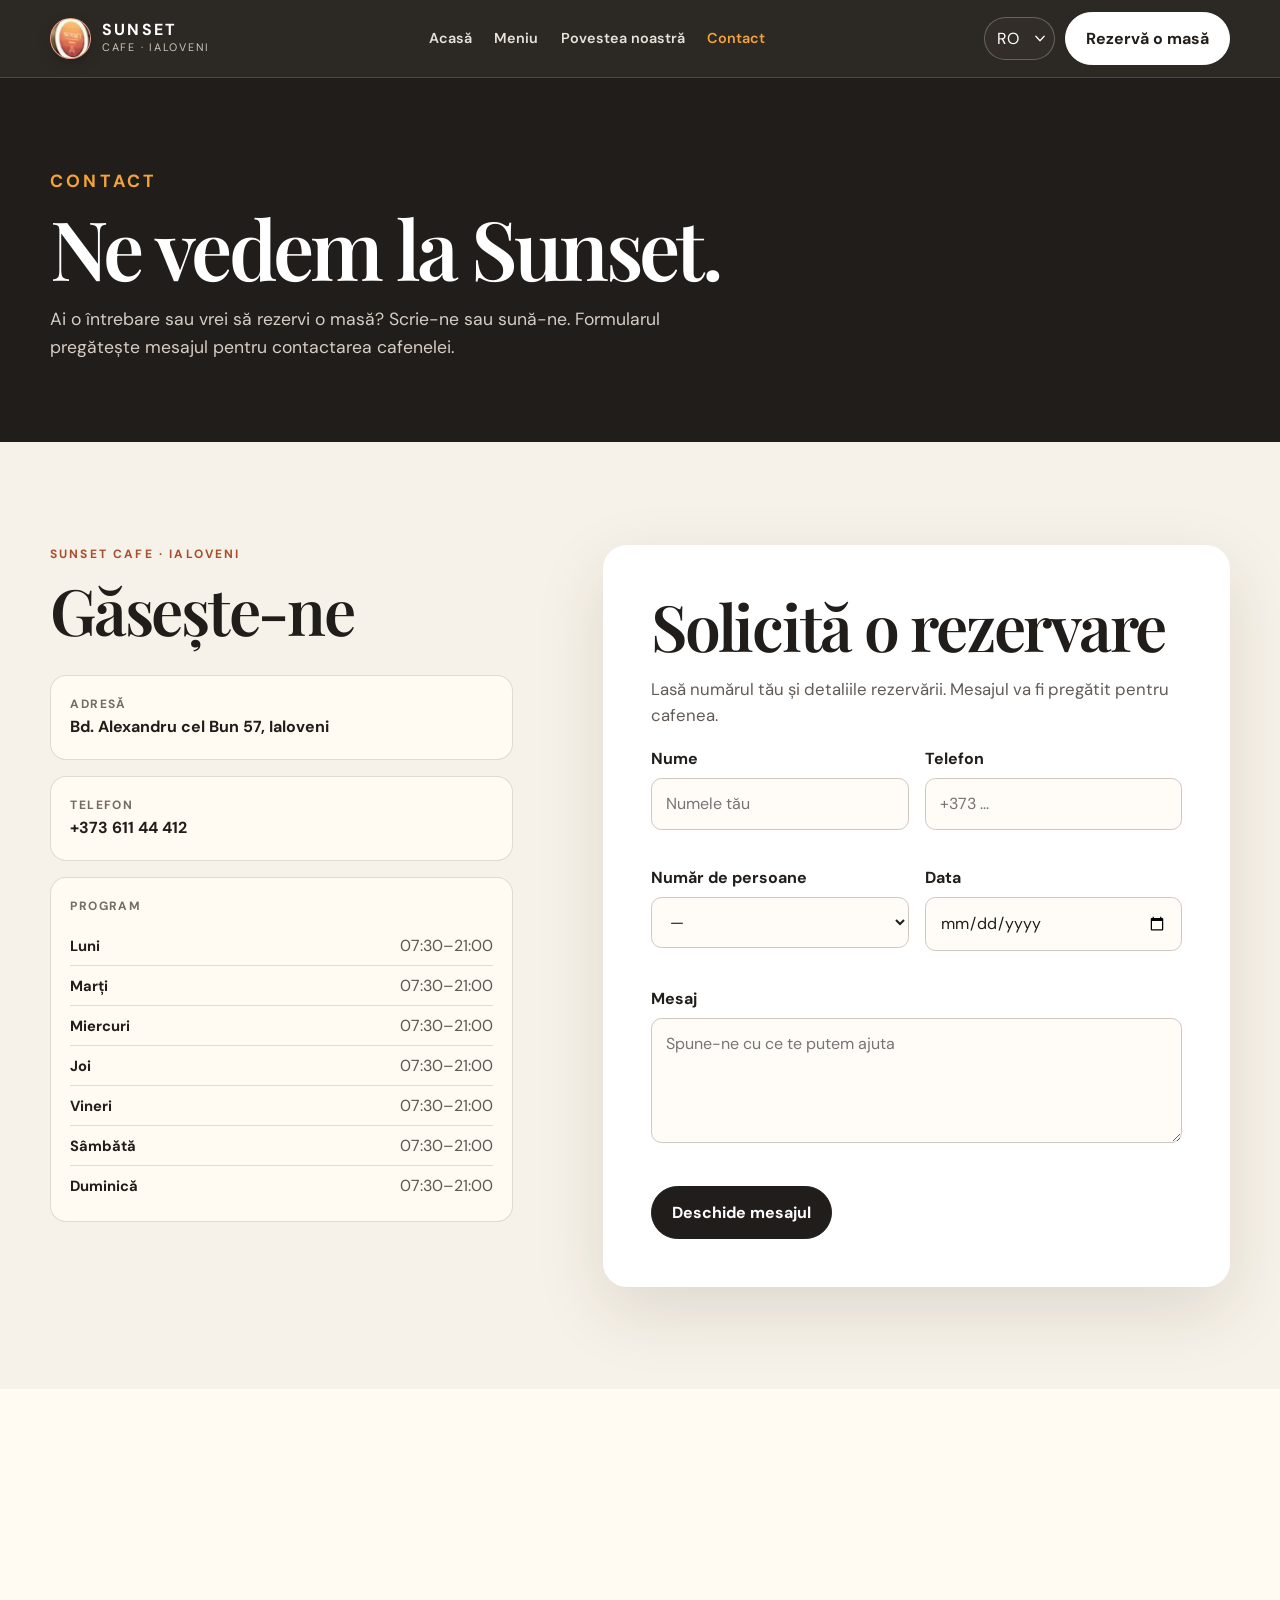
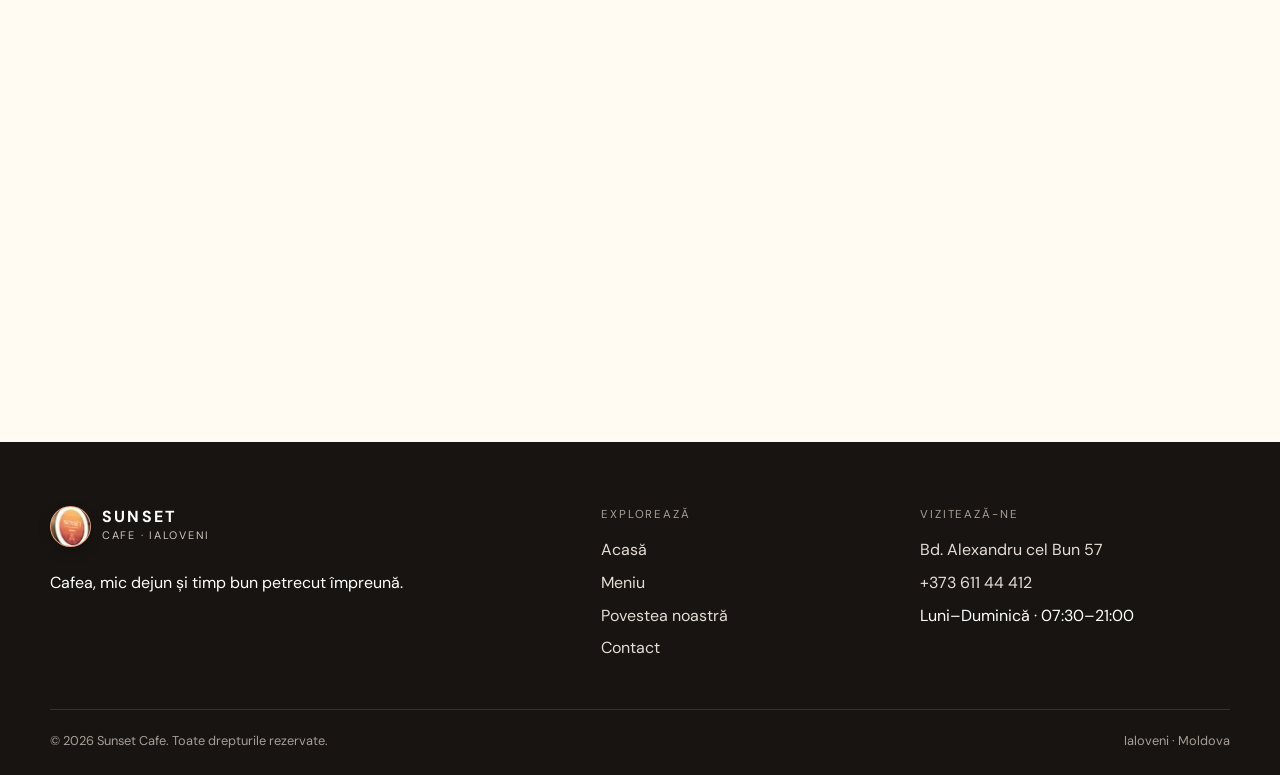
==== commit deb16768: "use real Sunset Cafe logo" ====
--- a/contact.html
+++ b/contact.html
@@ -12,7 +12,7 @@
   <link rel="preconnect" href="https://fonts.googleapis.com">
   <link rel="preconnect" href="https://fonts.gstatic.com" crossorigin>
   <link href="https://fonts.googleapis.com/css2?family=DM+Sans:wght@400;500;600;700&family=Playfair+Display:ital,wght@0,600;0,700;1,500&display=swap" rel="stylesheet">
-  <link rel="stylesheet" href="assets/css/styles.css?v=4">
+  <link rel="stylesheet" href="assets/css/styles.css?v=10">
 </head>
 <body>
   <a class="skip-link" href="#content" data-i18n="skip">Sari la conținut</a>
@@ -76,7 +76,7 @@
     </section>
   </main>
   <div data-site-footer></div>
-  <script src="assets/js/components.js?v=4"></script>
-  <script src="assets/js/site.js?v=4"></script>
+  <script src="assets/js/components.js?v=10"></script>
+  <script src="assets/js/site.js?v=10"></script>
 </body>
 </html>
--- a/assets/css/styles.css
+++ b/assets/css/styles.css
@@ -85,10 +85,11 @@
   border-radius: 999px;
   font-weight: 700;
   text-decoration: none;
-  transition: .2s ease;
+  transition: transform .25s ease, box-shadow .25s ease, background-color .25s ease, color .25s ease;
   cursor: pointer;
 }
 .button:hover { transform: translateY(-2px); box-shadow: 0 8px 20px rgba(33,29,26,.15); }
+.button:active { transform: translateY(0) scale(.98); }
 .button-primary { color: white; background: var(--ink); }
 .button-light { border-color: white; color: var(--ink); background: white; }
 .button-ghost { border-color: var(--line); background: transparent; }
@@ -102,19 +103,23 @@
   color: white;
   background: #211d1af2;
   backdrop-filter: blur(14px);
-}
+  transition: box-shadow .3s ease, background-color .3s ease;
+}
+.site-header.scrolled { background: rgba(27, 24, 21, .98); box-shadow: 0 12px 35px rgba(0, 0, 0, .16); }
 .nav-wrap { display: flex; min-height: 4.8rem; align-items: center; justify-content: space-between; gap: 1rem; }
 .brand { display: inline-flex; align-items: center; gap: .7rem; color: white; text-decoration: none; }
 .brand-mark {
-  display: grid;
+  display: block;
   width: 2.55rem;
   height: 2.55rem;
-  place-items: center;
-  border: 1px solid rgba(255,255,255,.5);
+  flex: none;
+  overflow: hidden;
+  border: 1px solid rgba(255,255,255,.35);
   border-radius: 50%;
-  color: var(--sun);
-  font: 600 1.25rem var(--serif);
-}
+  background: #d96c42;
+  box-shadow: 0 5px 14px rgba(0,0,0,.18);
+}
+.brand-logo { width: 100%; height: 100%; object-fit: cover; }
 .brand-copy { line-height: 1.05; }
 .brand-copy strong { display: block; letter-spacing: .14em; }
 .brand-copy small { color: #cfc6bd; font-size: .68rem; letter-spacing: .16em; text-transform: uppercase; }
@@ -141,11 +146,32 @@
   display: none;
   width: 2.8rem;
   height: 2.8rem;
+  padding: 0;
   border: 1px solid rgba(255,255,255,.25);
   border-radius: 50%;
   color: white;
   background: transparent;
-}
+  transition: border-color .25s ease, background-color .25s ease, transform .3s ease;
+}
+.menu-toggle:hover { border-color: rgba(255,255,255,.55); background: rgba(255,255,255,.06); }
+.menu-toggle:active { transform: scale(.94); }
+.menu-icon { position: relative; display: block; width: 1.05rem; height: .75rem; }
+.menu-icon i {
+  position: absolute;
+  left: 0;
+  display: block;
+  width: 100%;
+  height: 1.5px;
+  border-radius: 999px;
+  background: currentColor;
+  transform-origin: center;
+  transition: top .28s cubic-bezier(.4, 0, .2, 1), transform .28s cubic-bezier(.4, 0, .2, 1);
+}
+.menu-icon i:first-child { top: .17rem; }
+.menu-icon i:last-child { top: .58rem; }
+.menu-toggle[aria-expanded="true"] { border-color: rgba(242,163,58,.72); background: rgba(242,163,58,.1); transform: rotate(90deg); }
+.menu-toggle[aria-expanded="true"] .menu-icon i:first-child { top: .375rem; transform: rotate(45deg); }
+.menu-toggle[aria-expanded="true"] .menu-icon i:last-child { top: .375rem; transform: rotate(-45deg); }
 
 .hero {
   position: relative;
@@ -241,7 +267,9 @@
   background-repeat: no-repeat;
   background-size: 794px 1123px;
   box-shadow: 0 12px 30px rgba(45, 29, 18, .1);
-}
+  transition: transform .45s cubic-bezier(.2, .7, .2, 1), box-shadow .45s ease;
+}
+.dish-card:hover .dish-photo { transform: scale(1.035) rotate(-1deg); box-shadow: 0 16px 35px rgba(45, 29, 18, .16); }
 .crop-chef { background-position: -200px -296px; }
 .crop-shak { background-position: -580px -296px; }
 .crop-english { background-position: -200px -554px; }
@@ -380,19 +408,72 @@
 .footer-links a { color: #e6ddd5; text-decoration: none; }
 .footer-bottom { display: flex; justify-content: space-between; gap: 1rem; margin-top: 3rem; padding-top: 1.3rem; border-top: 1px solid rgba(255,255,255,.13); color: #a99f97; font-size: .8rem; }
 
+/* Motion */
+.motion-ready .reveal-item {
+  opacity: 0;
+  transform: translateY(26px);
+  transition:
+    opacity .7s cubic-bezier(.2, .7, .2, 1),
+    transform .7s cubic-bezier(.2, .7, .2, 1);
+  transition-delay: var(--reveal-delay, 0ms);
+}
+.motion-ready .reveal-item.reveal-visible { opacity: 1; transform: none; }
+.motion-ready .hero-content > *,
+.motion-ready .page-hero .container > * {
+  opacity: 0;
+  transform: translateY(18px);
+  transition: opacity .7s ease, transform .7s cubic-bezier(.2, .7, .2, 1);
+}
+.motion-ready.page-loaded .hero-content > *,
+.motion-ready.page-loaded .page-hero .container > * { opacity: 1; transform: none; }
+.motion-ready.page-loaded .hero-content > :nth-child(2),
+.motion-ready.page-loaded .page-hero .container > :nth-child(2) { transition-delay: 80ms; }
+.motion-ready.page-loaded .hero-content > :nth-child(3),
+.motion-ready.page-loaded .page-hero .container > :nth-child(3) { transition-delay: 150ms; }
+.motion-ready.page-loaded .hero-content > :nth-child(4) { transition-delay: 220ms; }
+.motion-ready.page-loaded .hero-content > :nth-child(5) { transition-delay: 290ms; }
+
 @media (max-width: 900px) {
   .menu-toggle { display: grid; place-items: center; }
   .main-nav {
-    position: fixed;
-    inset: 4.8rem 0 auto;
-    display: none;
+    position: absolute;
+    inset: 100% 0 auto;
+    height: calc(100svh - 4.8rem);
+    overflow-y: auto;
+    display: grid;
+    align-content: start;
     align-items: stretch;
-    padding: 1.5rem 1rem 2rem;
-    background: var(--ink);
+    gap: 0;
+    padding: clamp(2rem, 8vw, 4rem) max(1.25rem, calc((100vw - 760px) / 2));
+    visibility: hidden;
+    opacity: 0;
+    pointer-events: none;
+    background-color: var(--ink);
+    background-image: radial-gradient(circle at 85% 12%, rgba(242,163,58,.11), transparent 28%);
+    transform: translateY(-12px);
+    transition: opacity .28s ease, transform .35s cubic-bezier(.2, .7, .2, 1), visibility 0s linear .35s;
     box-shadow: 0 25px 50px rgba(0,0,0,.25);
   }
-  .main-nav.open { display: grid; }
-  .main-nav a { padding: .7rem; font-size: 1.1rem; }
+  .main-nav.open {
+    visibility: visible;
+    opacity: 1;
+    pointer-events: auto;
+    transform: none;
+    transition-delay: 0s;
+  }
+  .main-nav a {
+    padding: .75rem 0;
+    border-bottom: 1px solid rgba(255,255,255,.1);
+    font: 500 clamp(2rem, 7vw, 3rem)/1.2 var(--serif);
+    opacity: 0;
+    transform: translateY(-8px);
+    transition: color .2s ease, opacity .3s ease, transform .35s cubic-bezier(.2, .7, .2, 1);
+  }
+  .main-nav.open a { opacity: 1; transform: none; }
+  .main-nav.open a:nth-child(1) { transition-delay: 70ms; }
+  .main-nav.open a:nth-child(2) { transition-delay: 110ms; }
+  .main-nav.open a:nth-child(3) { transition-delay: 150ms; }
+  .main-nav.open a:nth-child(4) { transition-delay: 190ms; }
   .nav-actions .button { display: none; }
   .intro-grid, .story-grid, .contact-grid, .menu-note, .visit-grid, .manifesto-inner { grid-template-columns: 1fr; }
   .cards, .menu-grid { grid-template-columns: repeat(2, minmax(0, 1fr)); }
@@ -409,7 +490,7 @@
   .brand-copy small { display: none; }
   .lang-select { width: 4.15rem; min-height: 2.55rem; padding-left: .62rem; background-position: right .52rem center; }
   .menu-toggle { width: 2.55rem; height: 2.55rem; }
-  .main-nav { inset: 4.45rem 0 auto; }
+  .main-nav { height: calc(100svh - 4.45rem); }
   .hero { min-height: 630px; }
   .hero::before {
     background:
@@ -453,4 +534,7 @@
 @media (prefers-reduced-motion: reduce) {
   html { scroll-behavior: auto; }
   *, *::before, *::after { transition: none !important; animation: none !important; }
-}
+  .motion-ready .reveal-item,
+  .motion-ready .hero-content > *,
+  .motion-ready .page-hero .container > * { opacity: 1 !important; transform: none !important; }
+}
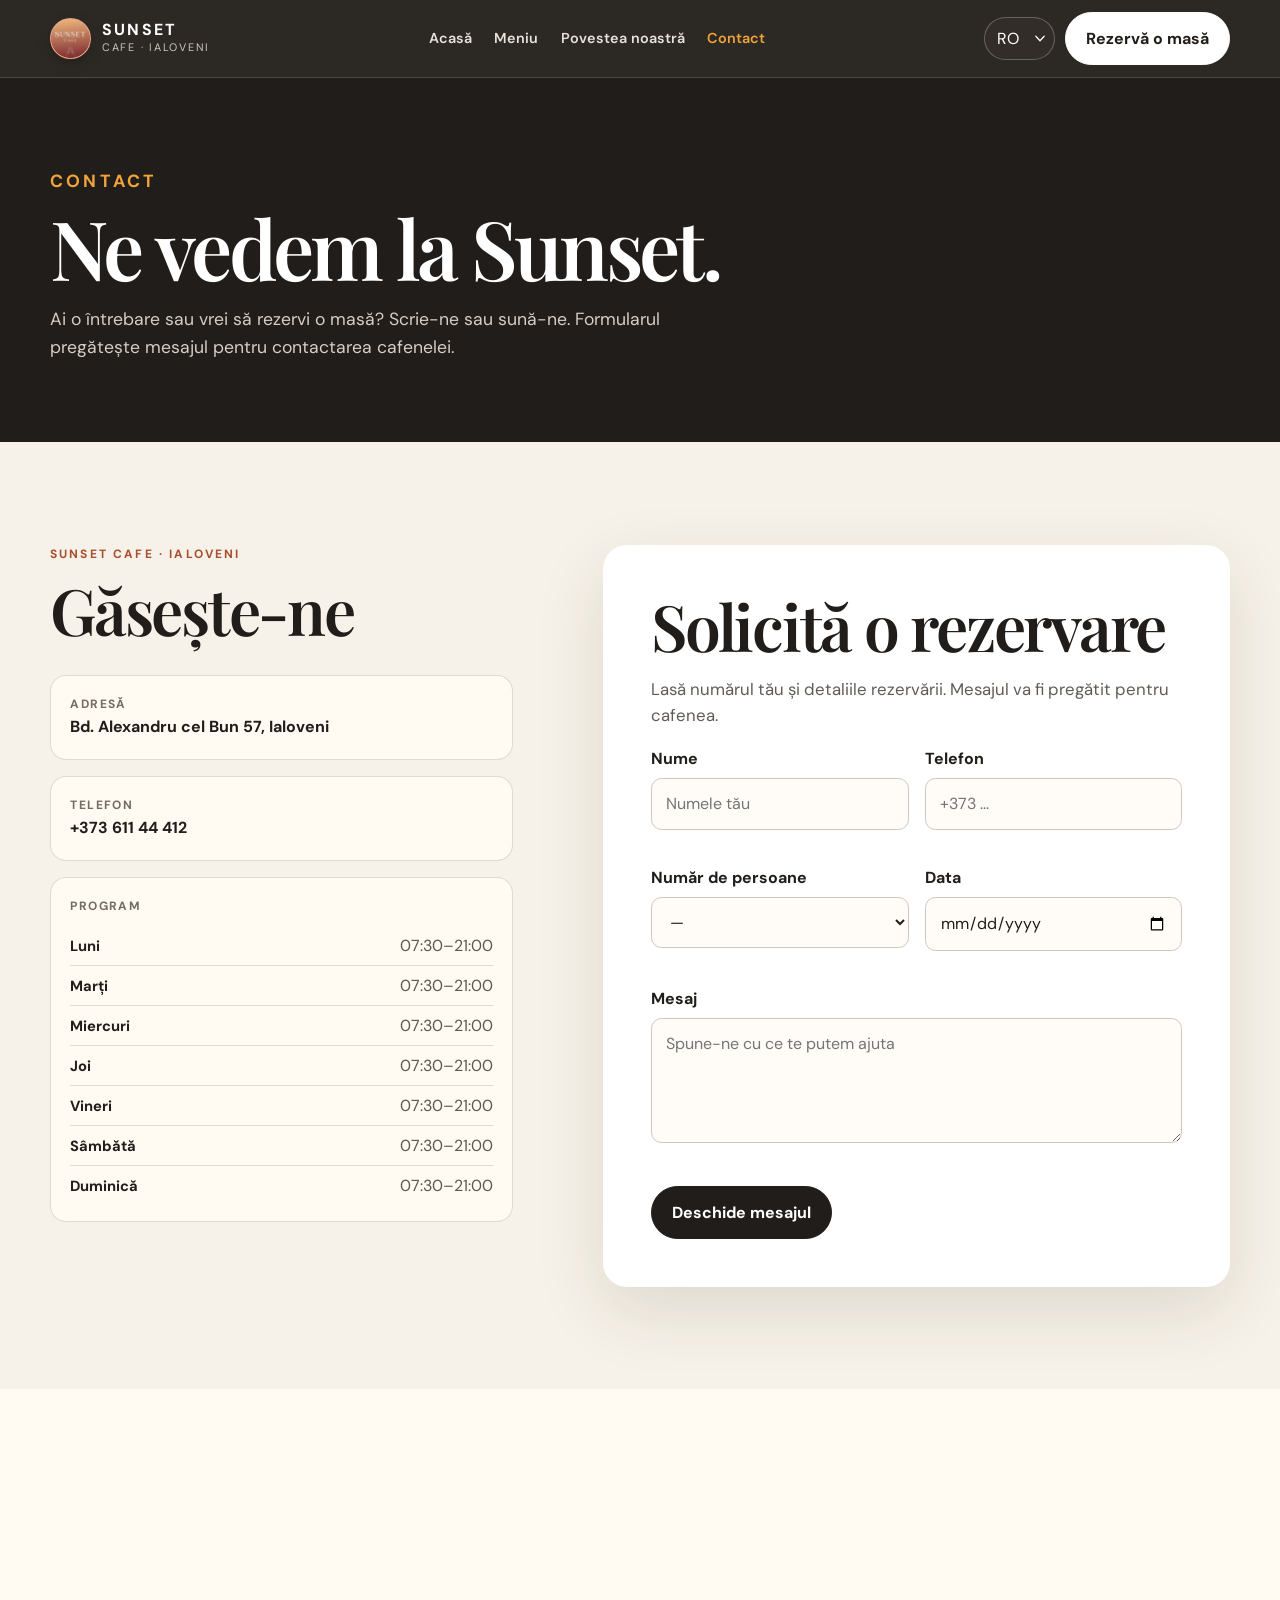
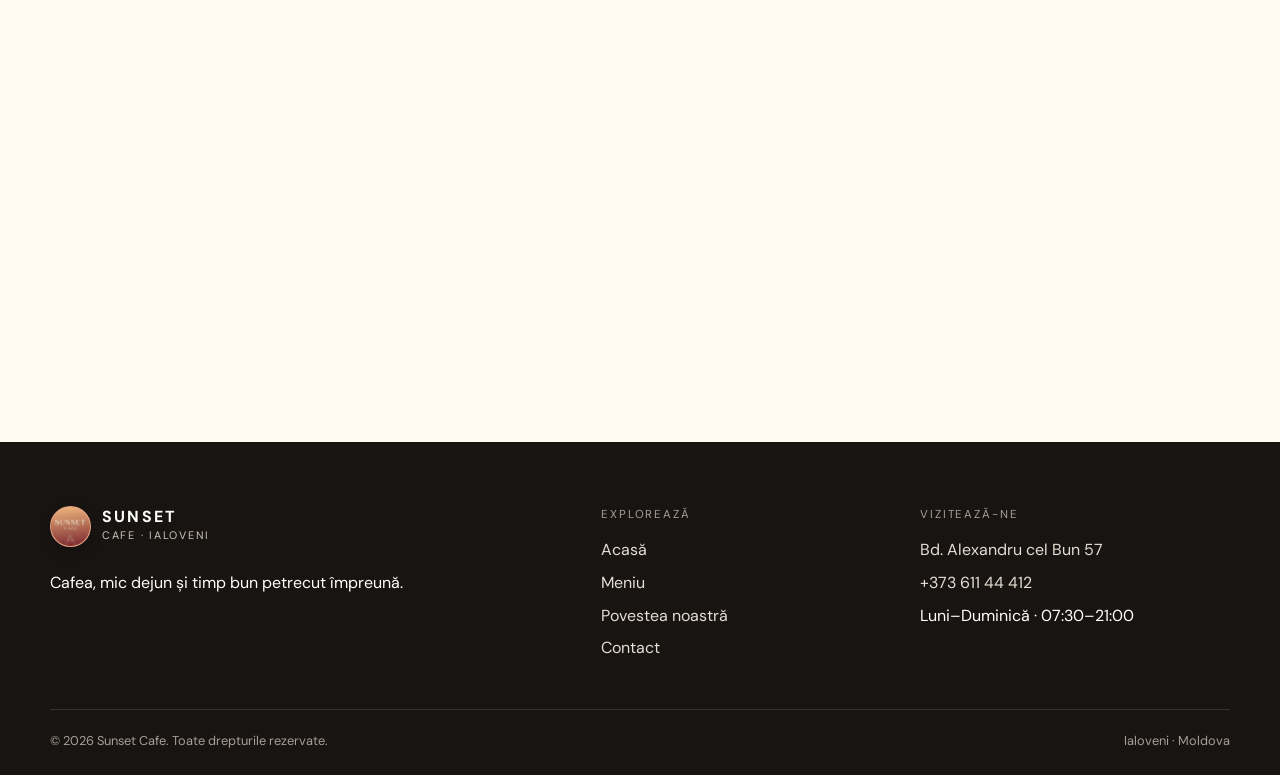
==== commit 7cd8254f: "use official Sunset Cafe logo" ====
--- a/contact.html
+++ b/contact.html
@@ -12,7 +12,7 @@
   <link rel="preconnect" href="https://fonts.googleapis.com">
   <link rel="preconnect" href="https://fonts.gstatic.com" crossorigin>
   <link href="https://fonts.googleapis.com/css2?family=DM+Sans:wght@400;500;600;700&family=Playfair+Display:ital,wght@0,600;0,700;1,500&display=swap" rel="stylesheet">
-  <link rel="stylesheet" href="assets/css/styles.css?v=10">
+  <link rel="stylesheet" href="assets/css/styles.css?v=11">
 </head>
 <body>
   <a class="skip-link" href="#content" data-i18n="skip">Sari la conținut</a>
@@ -76,7 +76,7 @@
     </section>
   </main>
   <div data-site-footer></div>
-  <script src="assets/js/components.js?v=10"></script>
-  <script src="assets/js/site.js?v=10"></script>
+  <script src="assets/js/components.js?v=11"></script>
+  <script src="assets/js/site.js?v=11"></script>
 </body>
 </html>
--- a/assets/css/styles.css
+++ b/assets/css/styles.css
@@ -485,7 +485,7 @@
   .container { width: min(100% - 1.5rem, 1180px); }
   .nav-wrap { min-height: 4.45rem; gap: .55rem; }
   .brand { gap: .55rem; }
-  .brand-mark { width: 2.35rem; height: 2.35rem; }
+  .brand-mark { width: 2.5rem; height: 2.5rem; }
   .brand-copy strong { font-size: .9rem; }
   .brand-copy small { display: none; }
   .lang-select { width: 4.15rem; min-height: 2.55rem; padding-left: .62rem; background-position: right .52rem center; }
